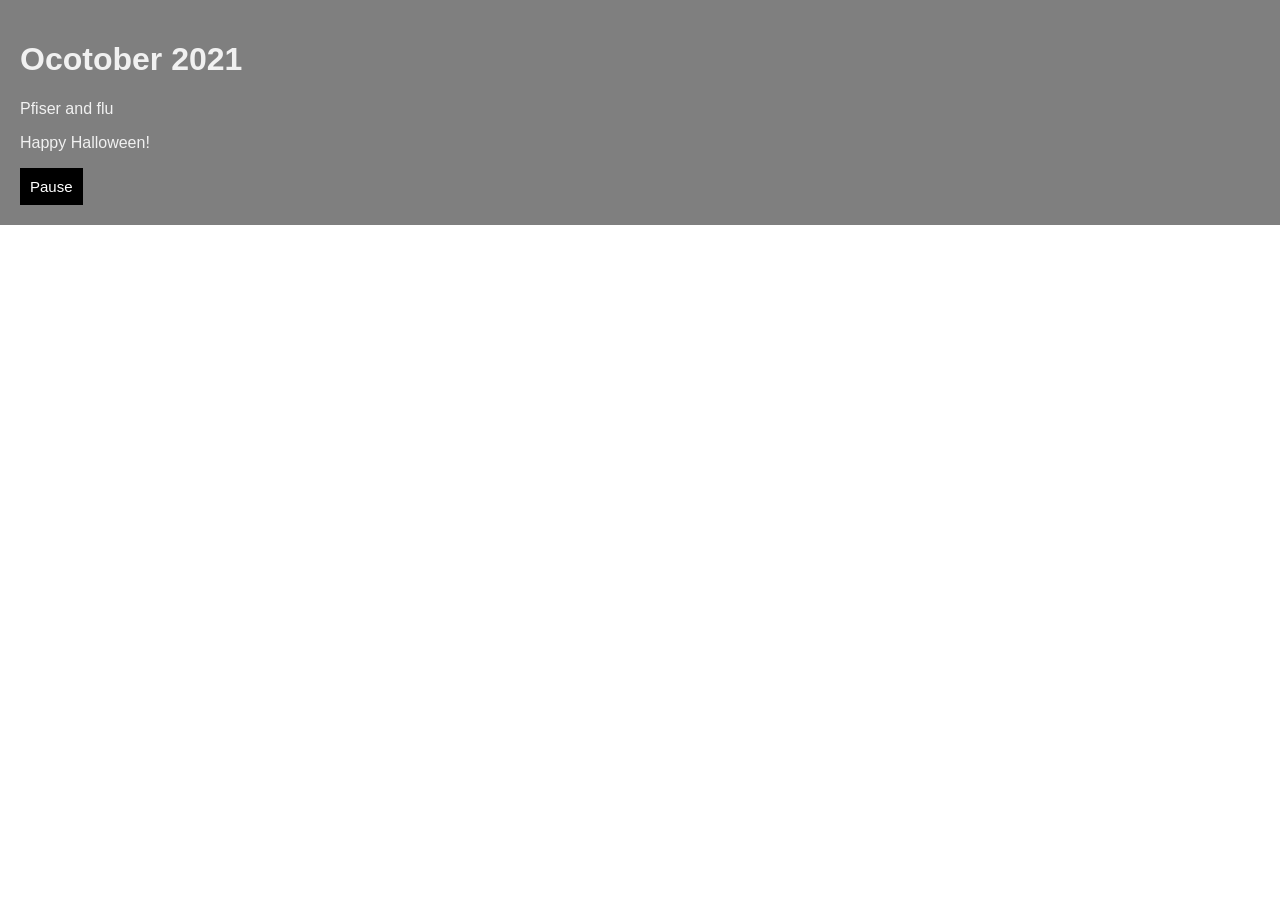
==== portfolio web v1.html @ b90db99b "nav bar+ video video can't load" ====
<!DOCTYPE html>
<html>
<head>
<meta name="viewport1" content="width=device-width, initial-scale=1">
<style>
* {
  box-sizing: border-box;
}

body {
  margin: 0;
  font-family: Arial;
  font-size: 16px;
}

#myVideo {
  position: fixed;
  right: 0;
  bottom: 0;
  min-width: 100%; 
  min-height: 100%;
}

.content {
  position: fixed;
  top: 0;
  background: rgba(0, 0, 0, 0.5);
  color: #f1f1f1;
  width: 100%;
  padding: 20px;
}

#myBtn { .                                                                                             
  width: 100px;
  font-size: 15px;
  padding: 10px;
  border: none;
  background: #000;
  color: #fff;
  cursor: pointer;
}

#myBtn:hover {
  background: #ddd;
  
  color: black;
}
</style>
</head>
<body>

<video autoplay muted loop id="myVideo">
  <source src="vlog1.mp4" type="video/mp4">
  Your browser does not support HTML5 video.
</video>

<div class="content">
  <h1>Ocotober 2021</h1>
  <p>Pfiser and flu</p>
  <p>Happy Halloween!</p>
  <button id="myBtn" onclick="myFunction()">Pause</button>
</div>

<script>
var video = document.getElementById("myVideo");
var btn = document.getElementById("myBtn");

function myFunction() {
  if (video.paused) {
    video.play();
    btn.innerHTML = "Pause";
  } else {
    video.pause();
    btn.innerHTML = "Play";
  }
}
</script>

</body>
</html>
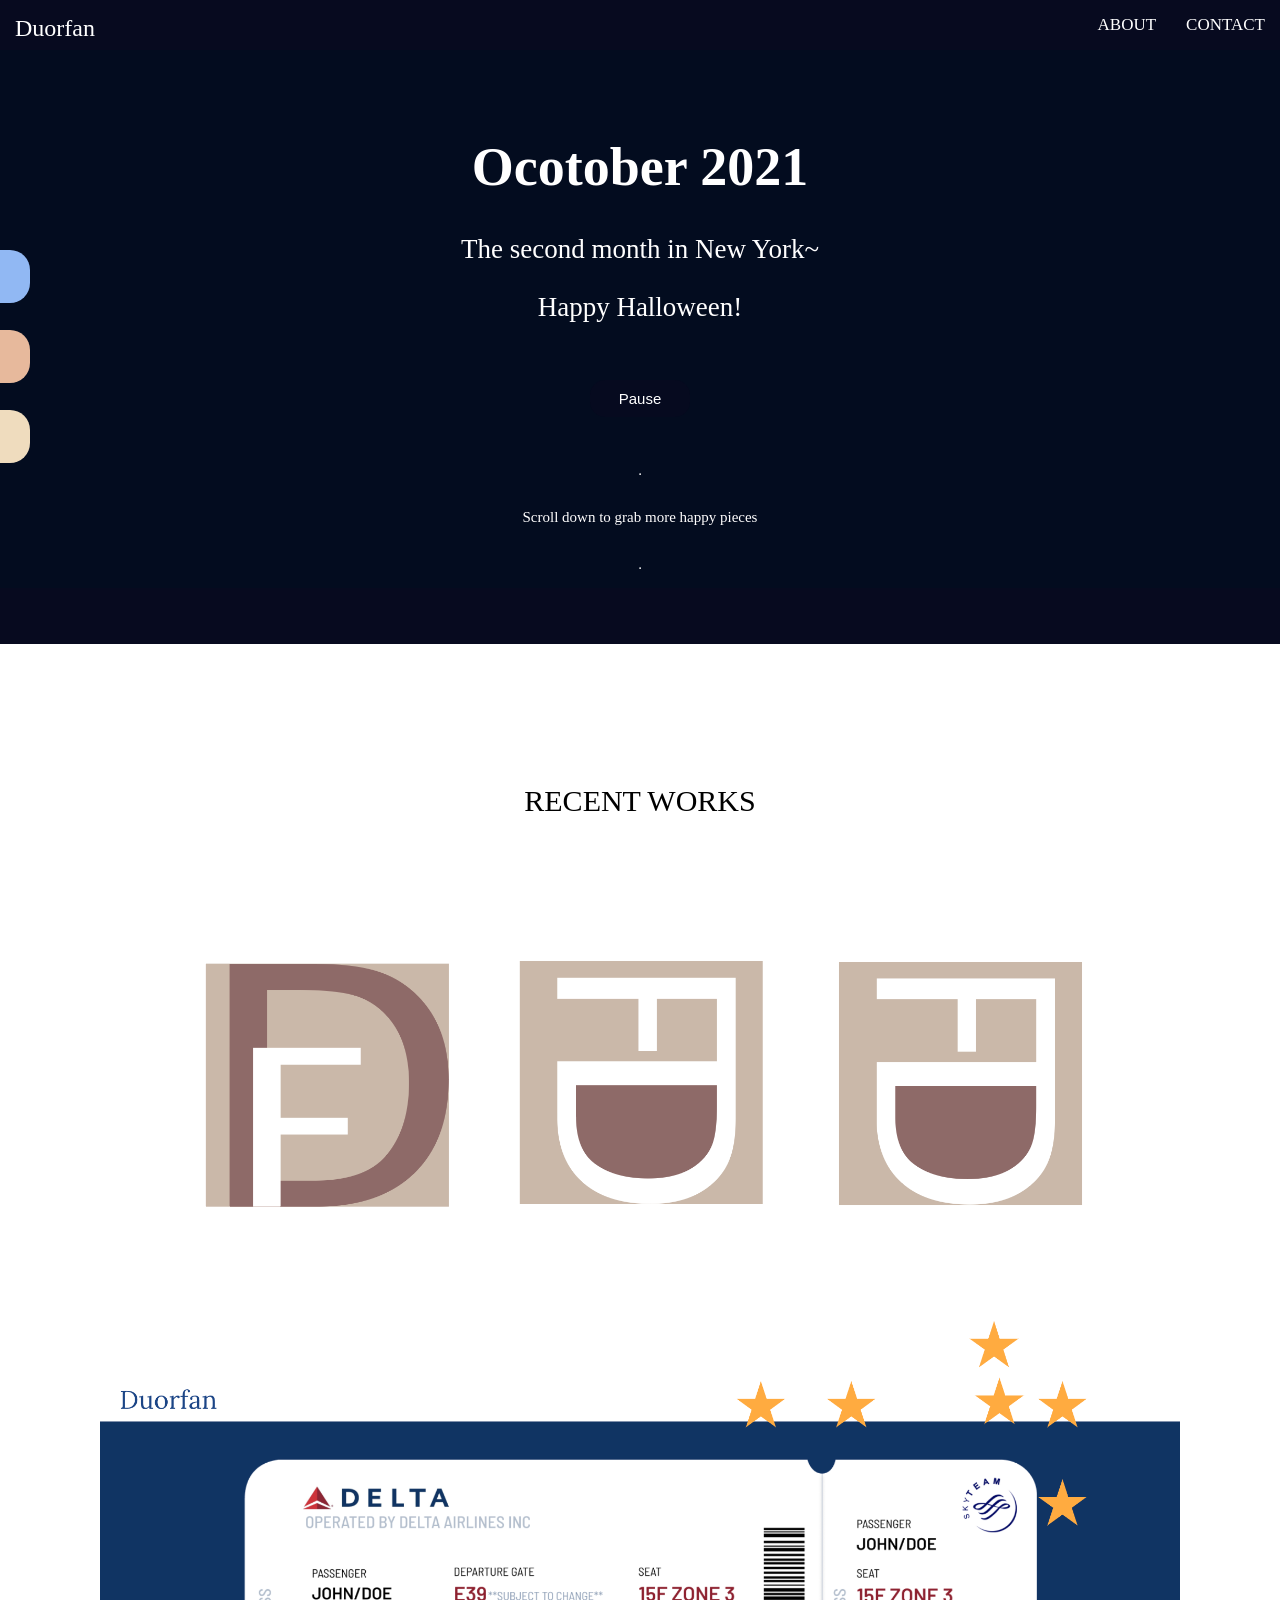
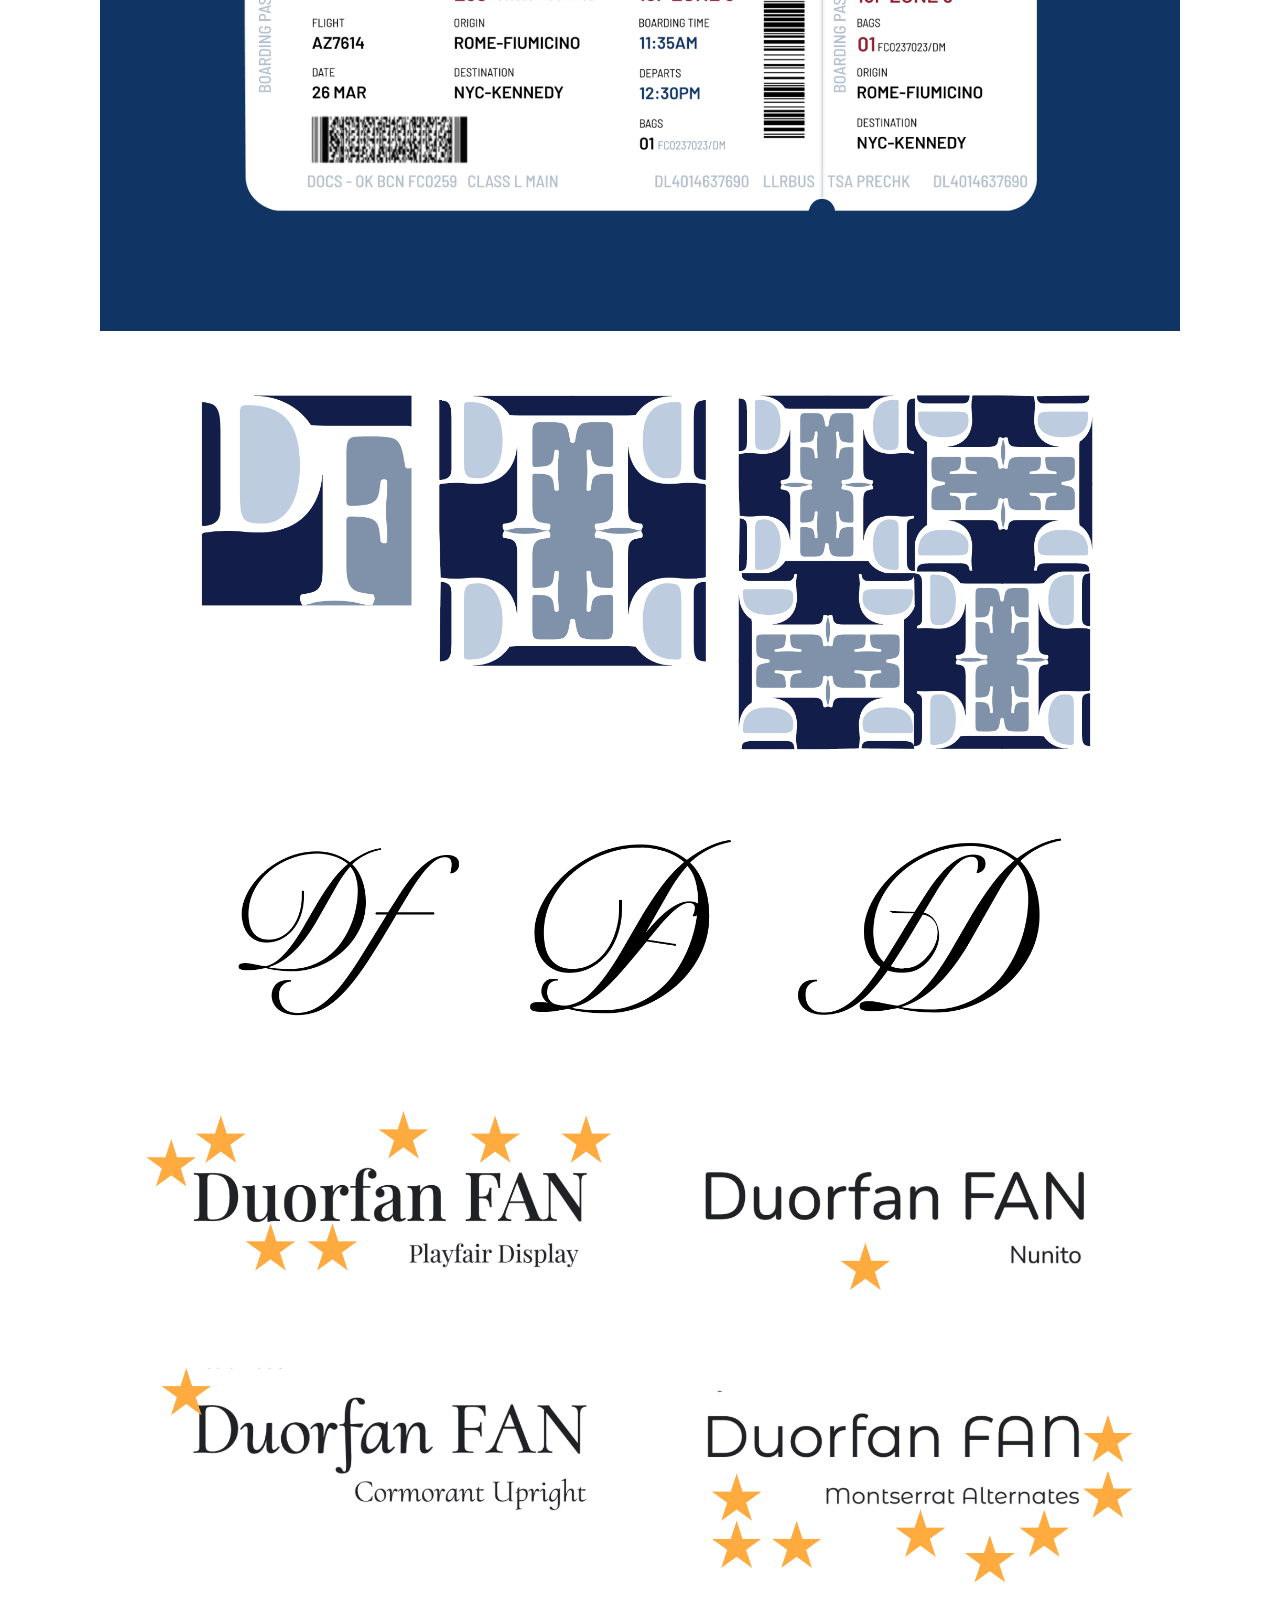
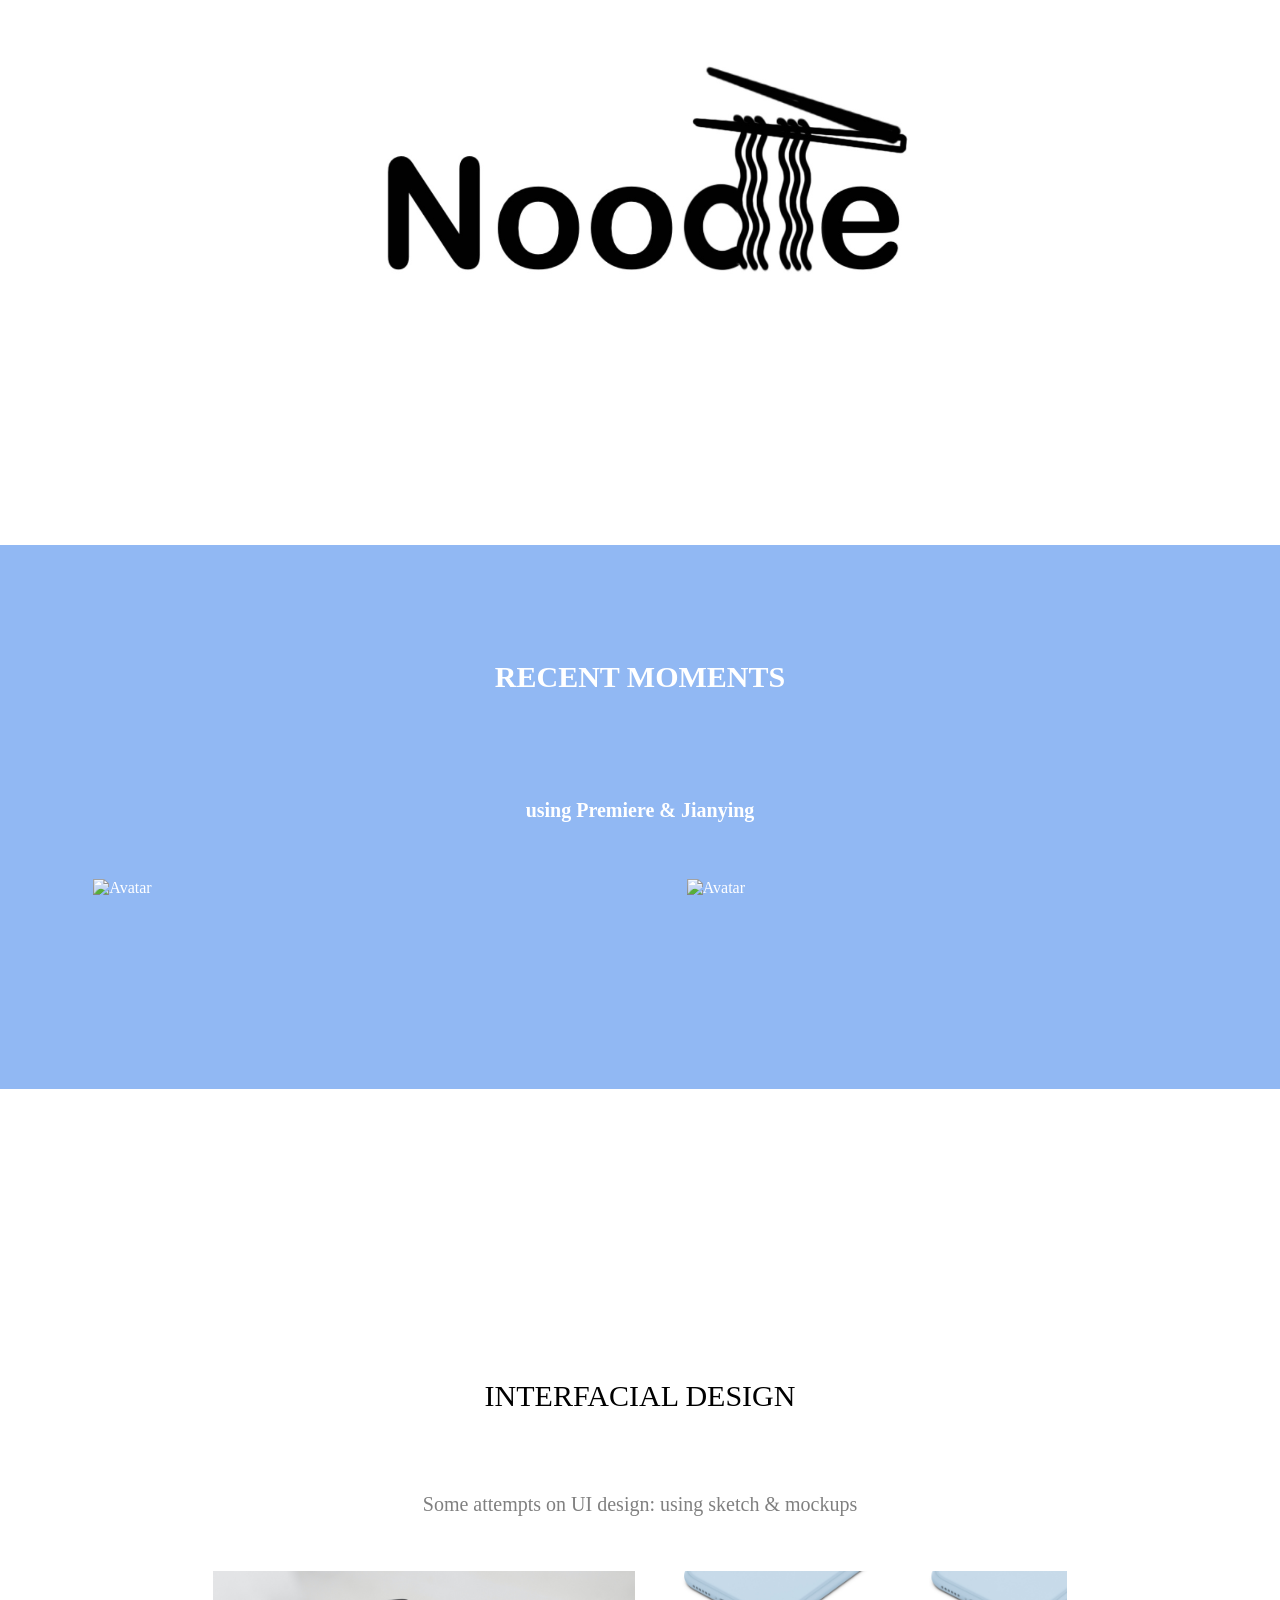
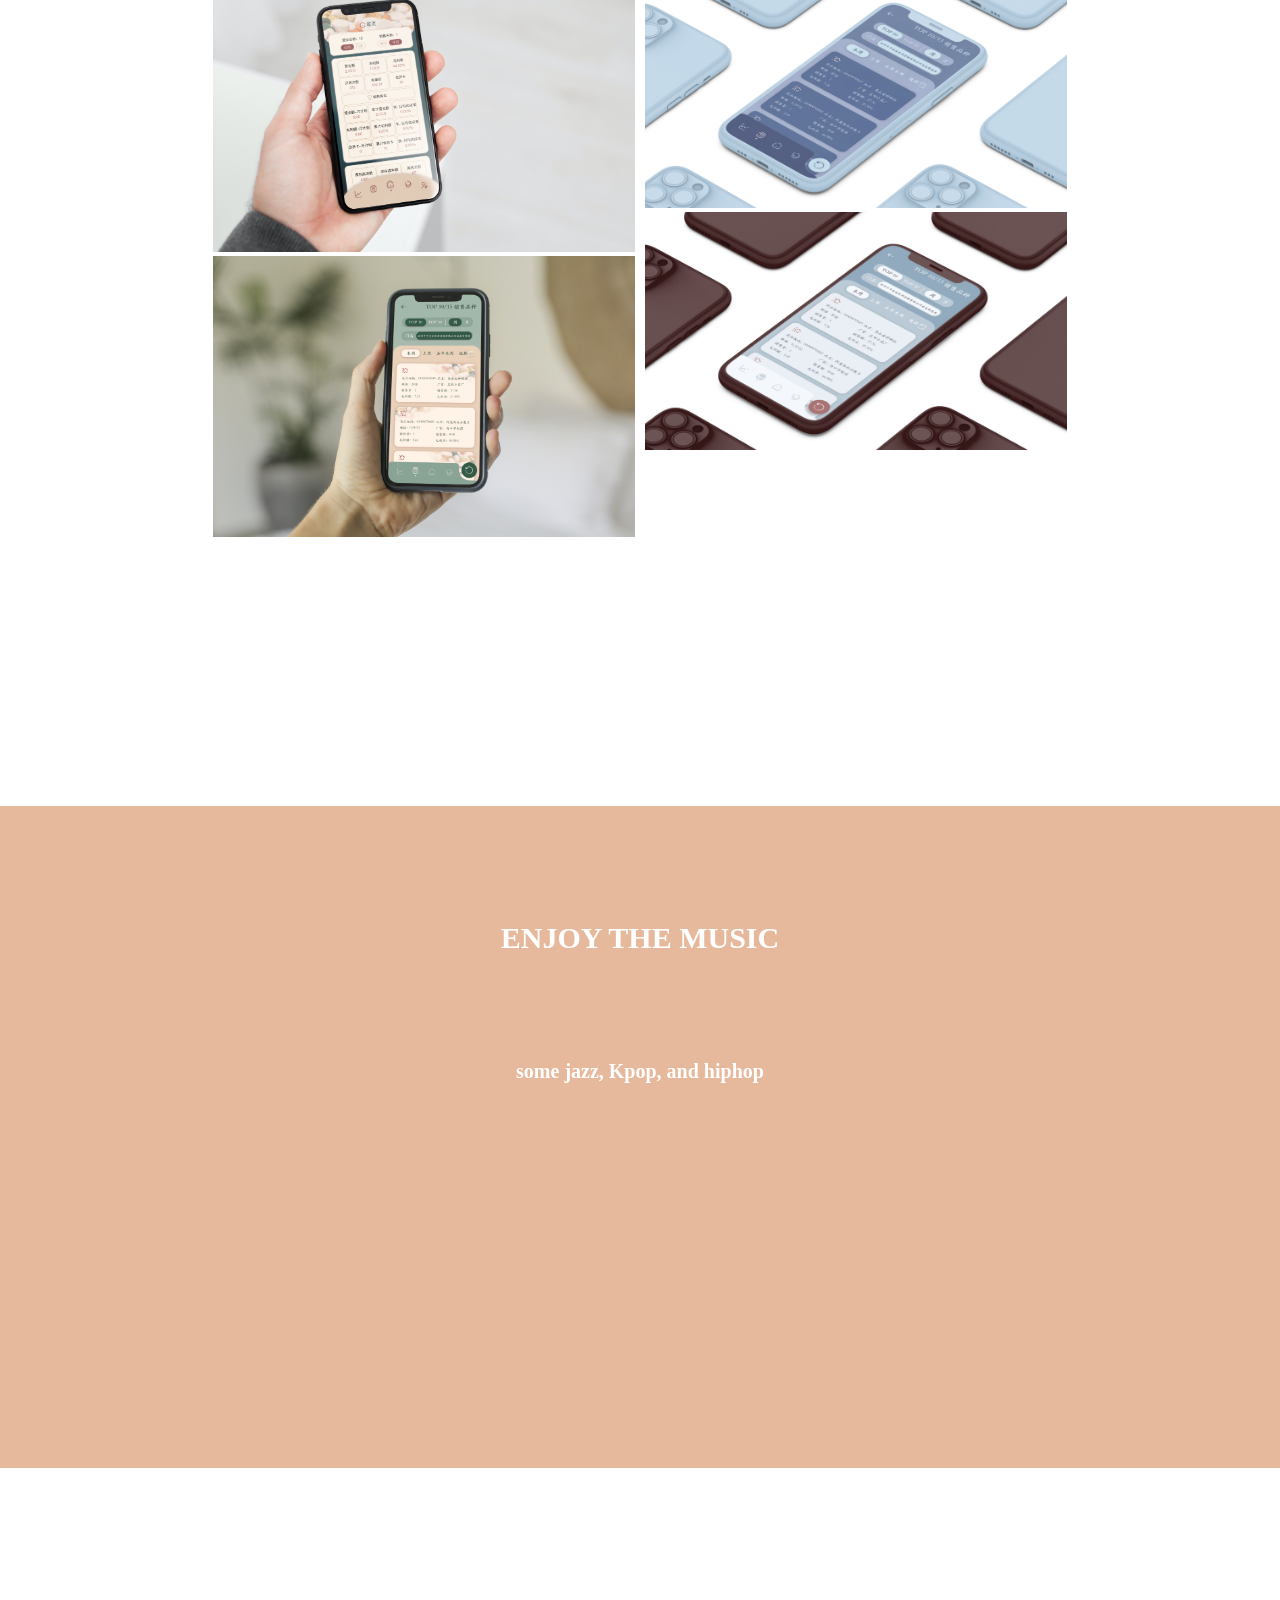
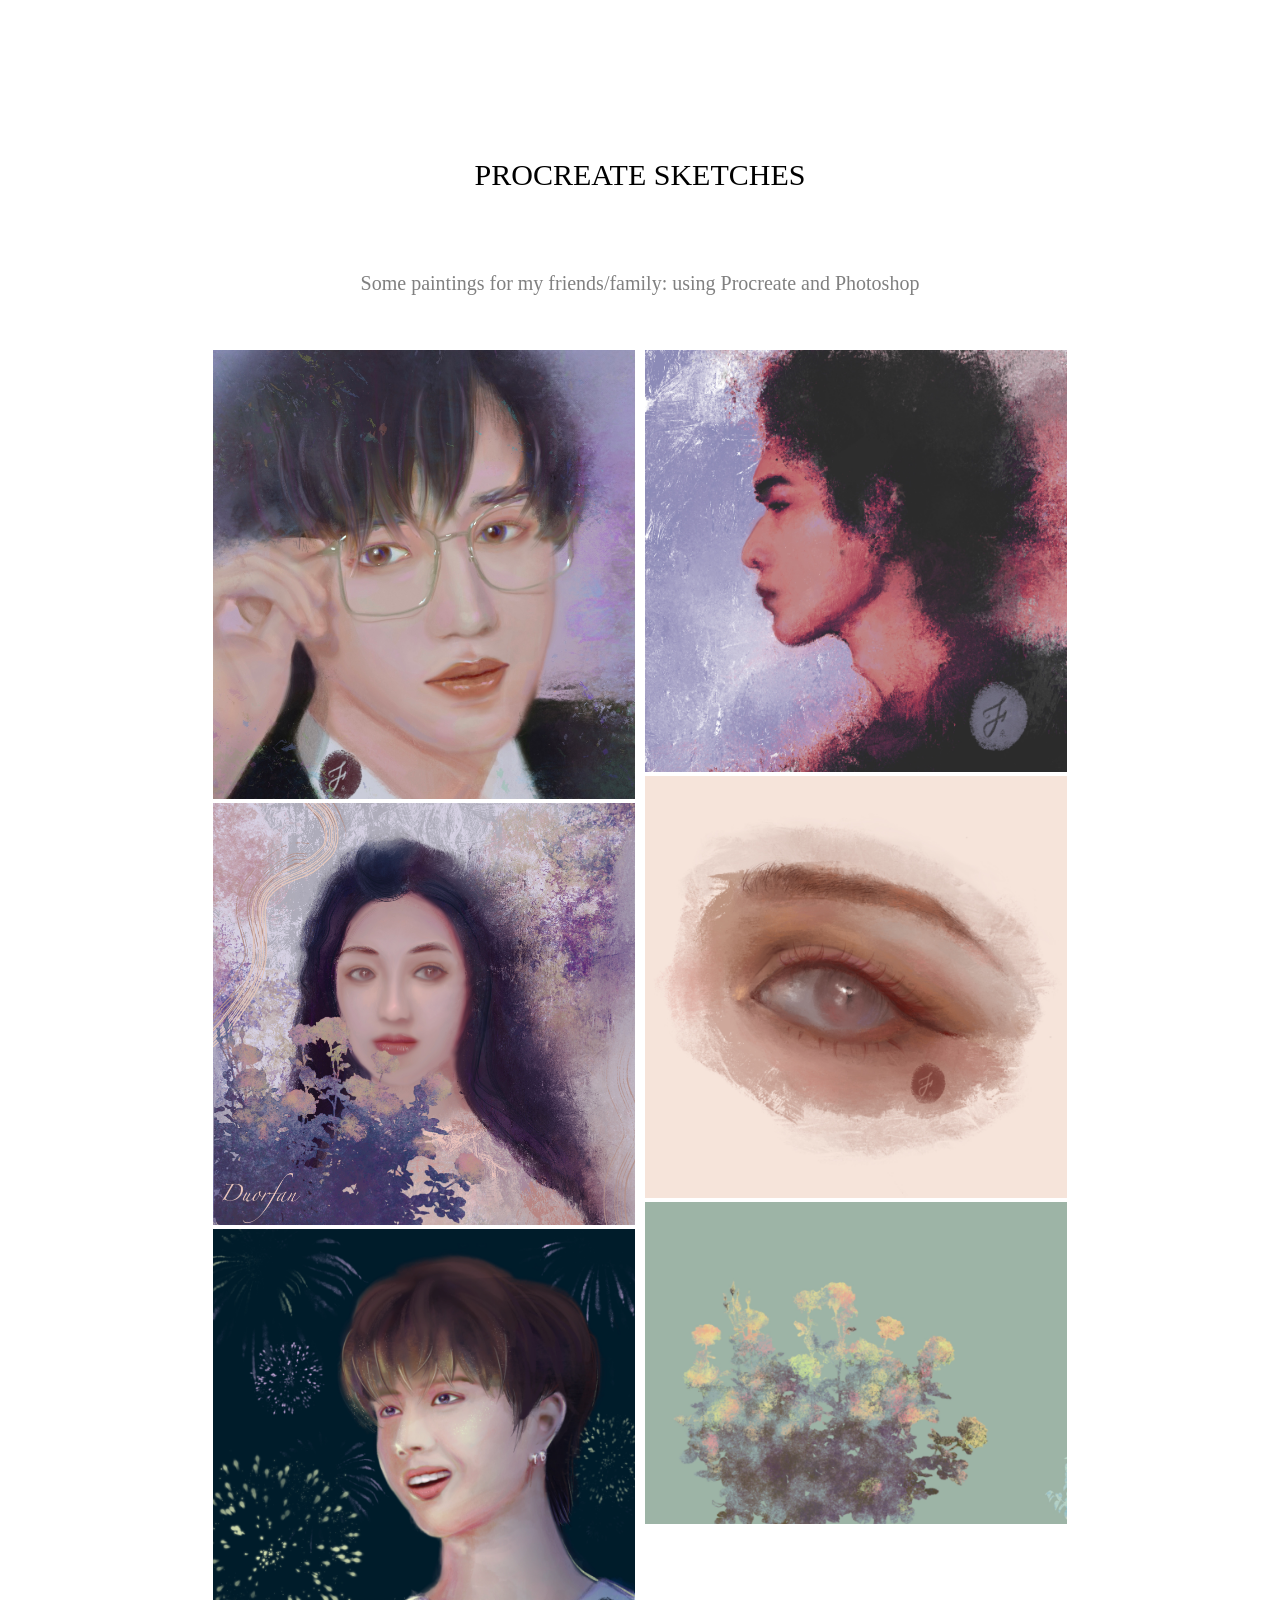
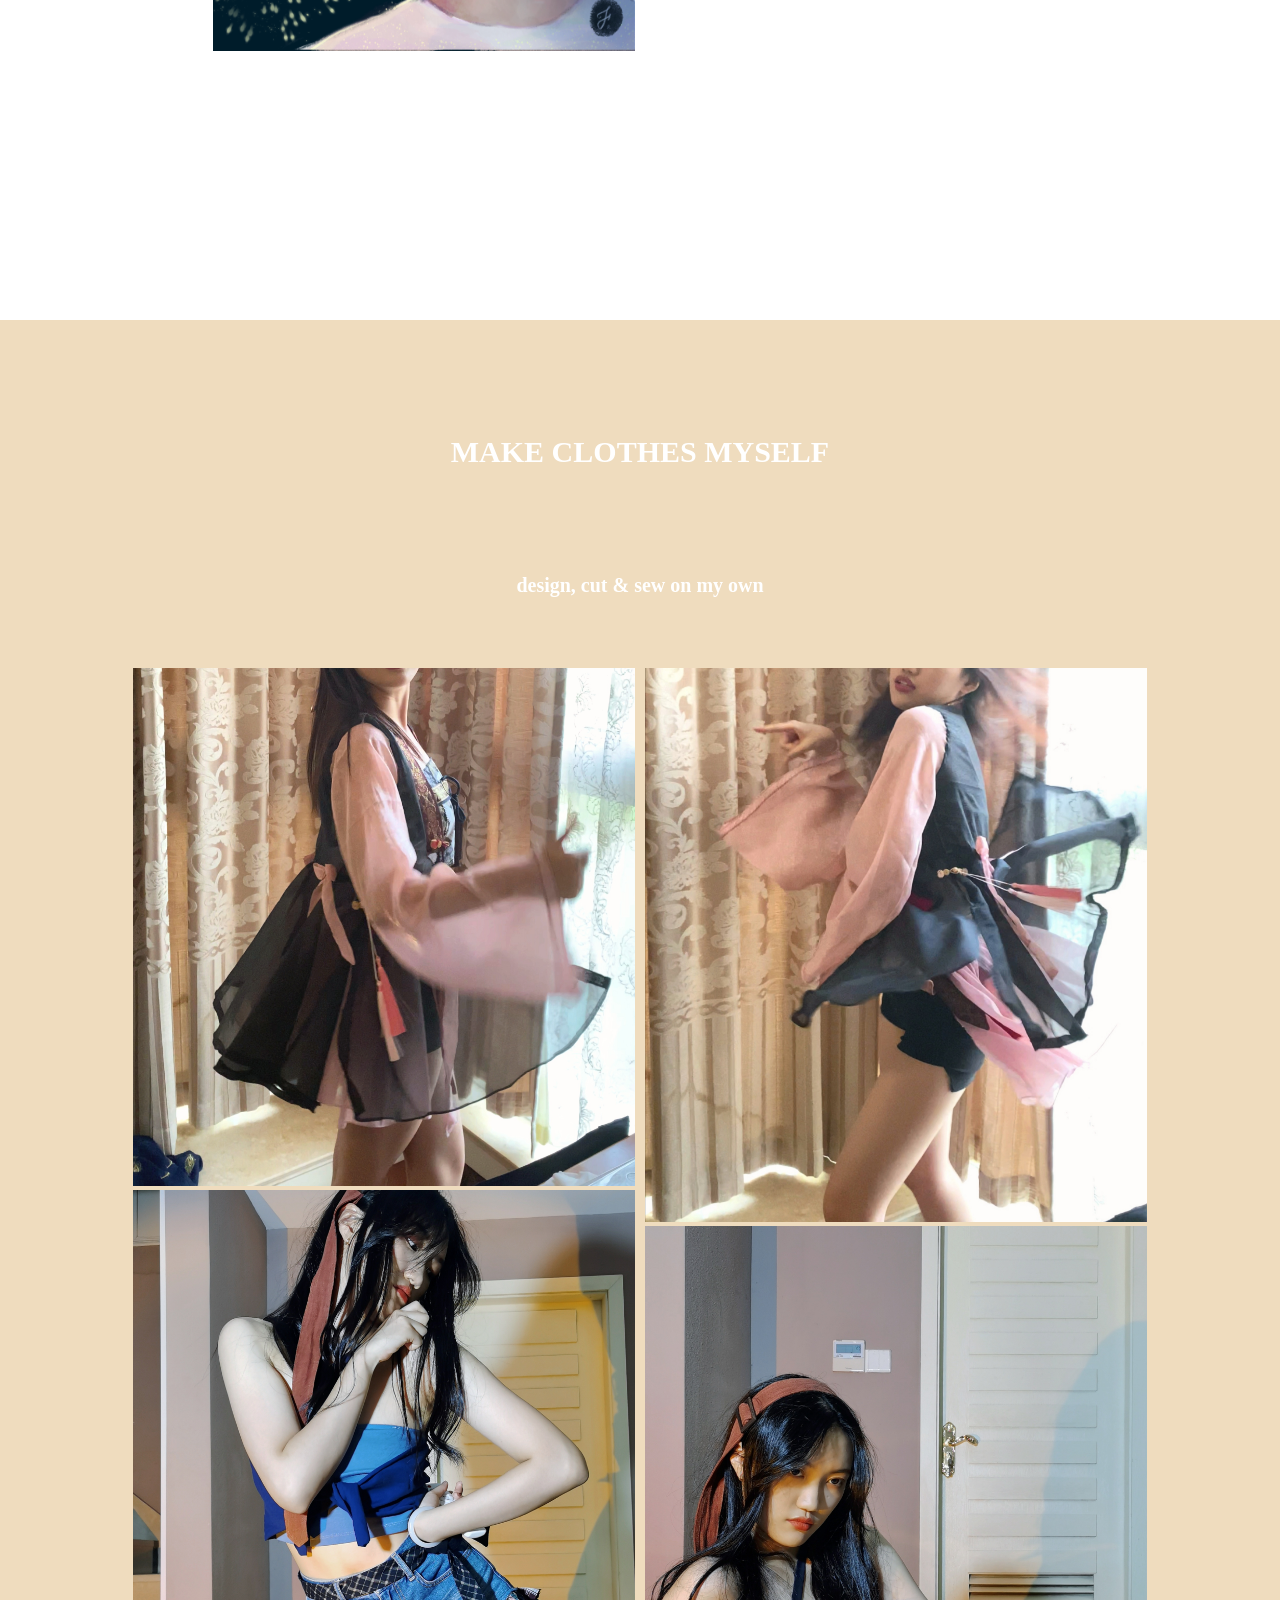
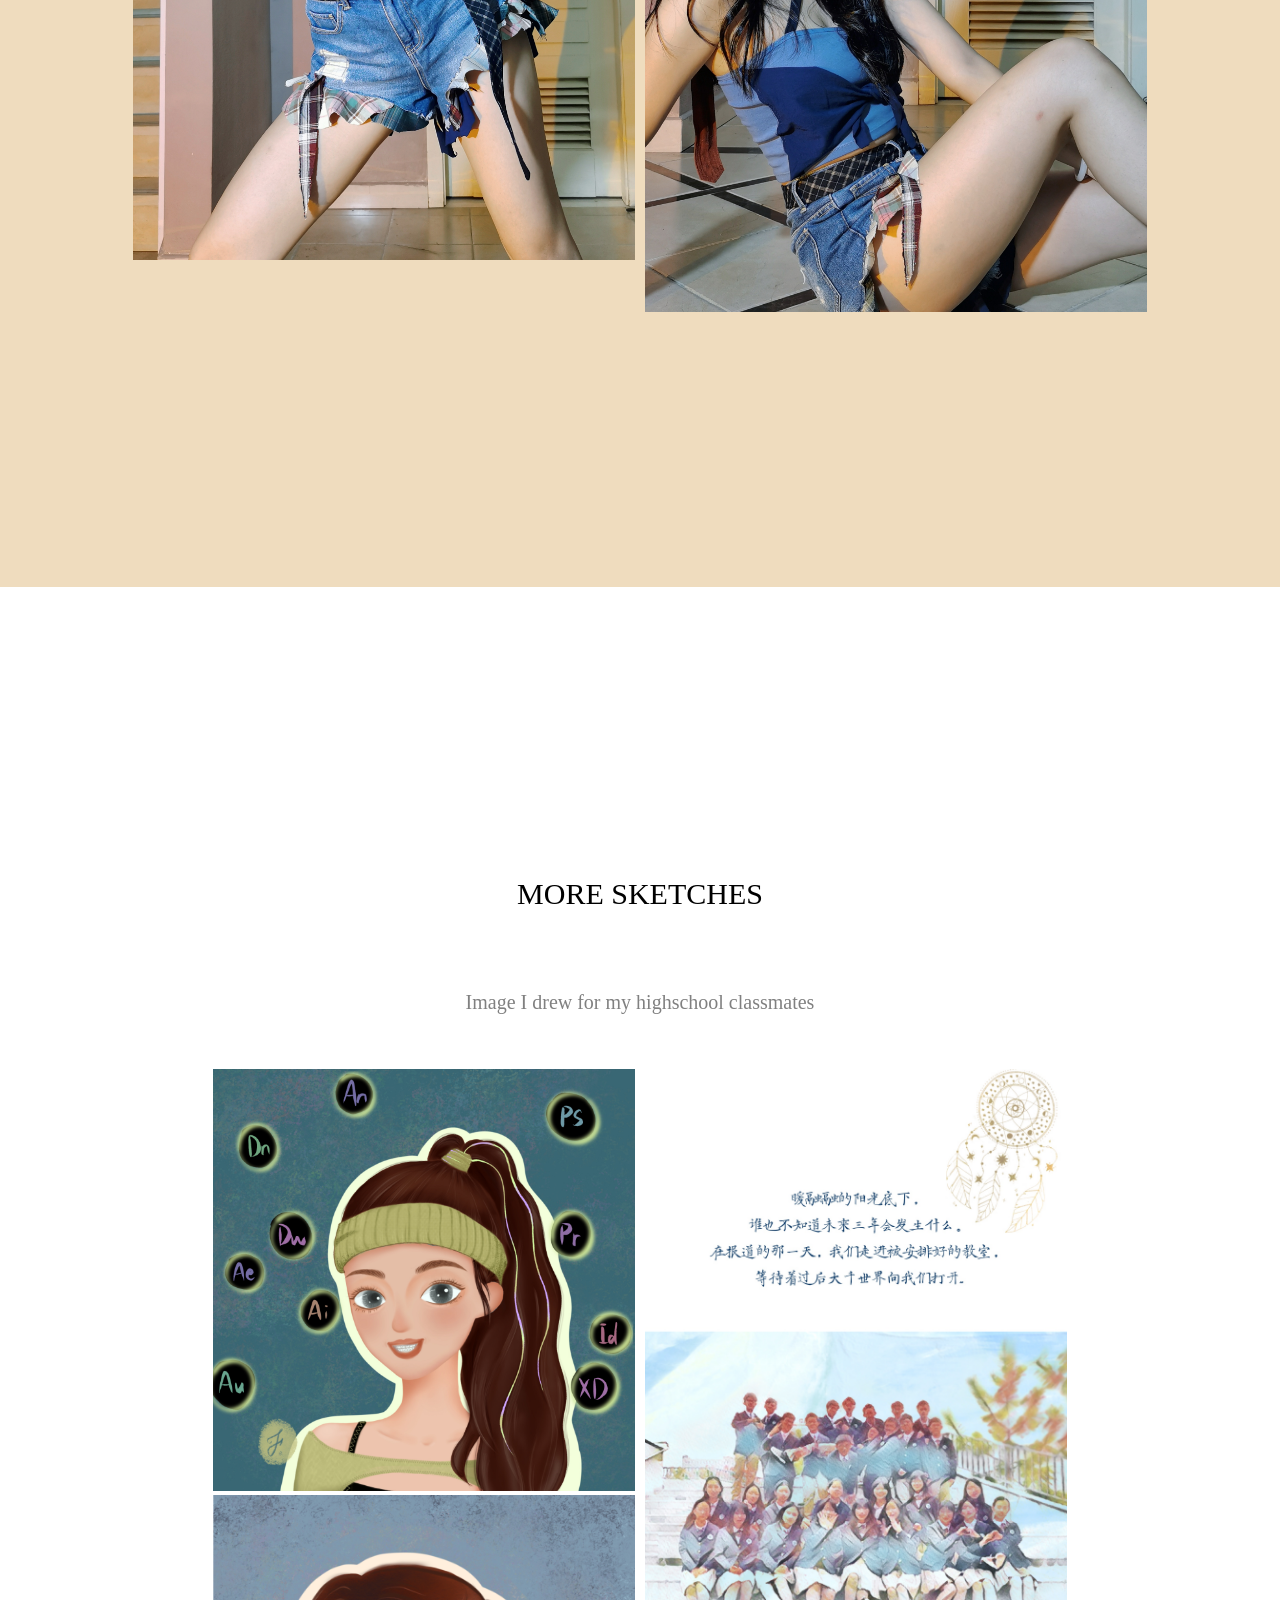
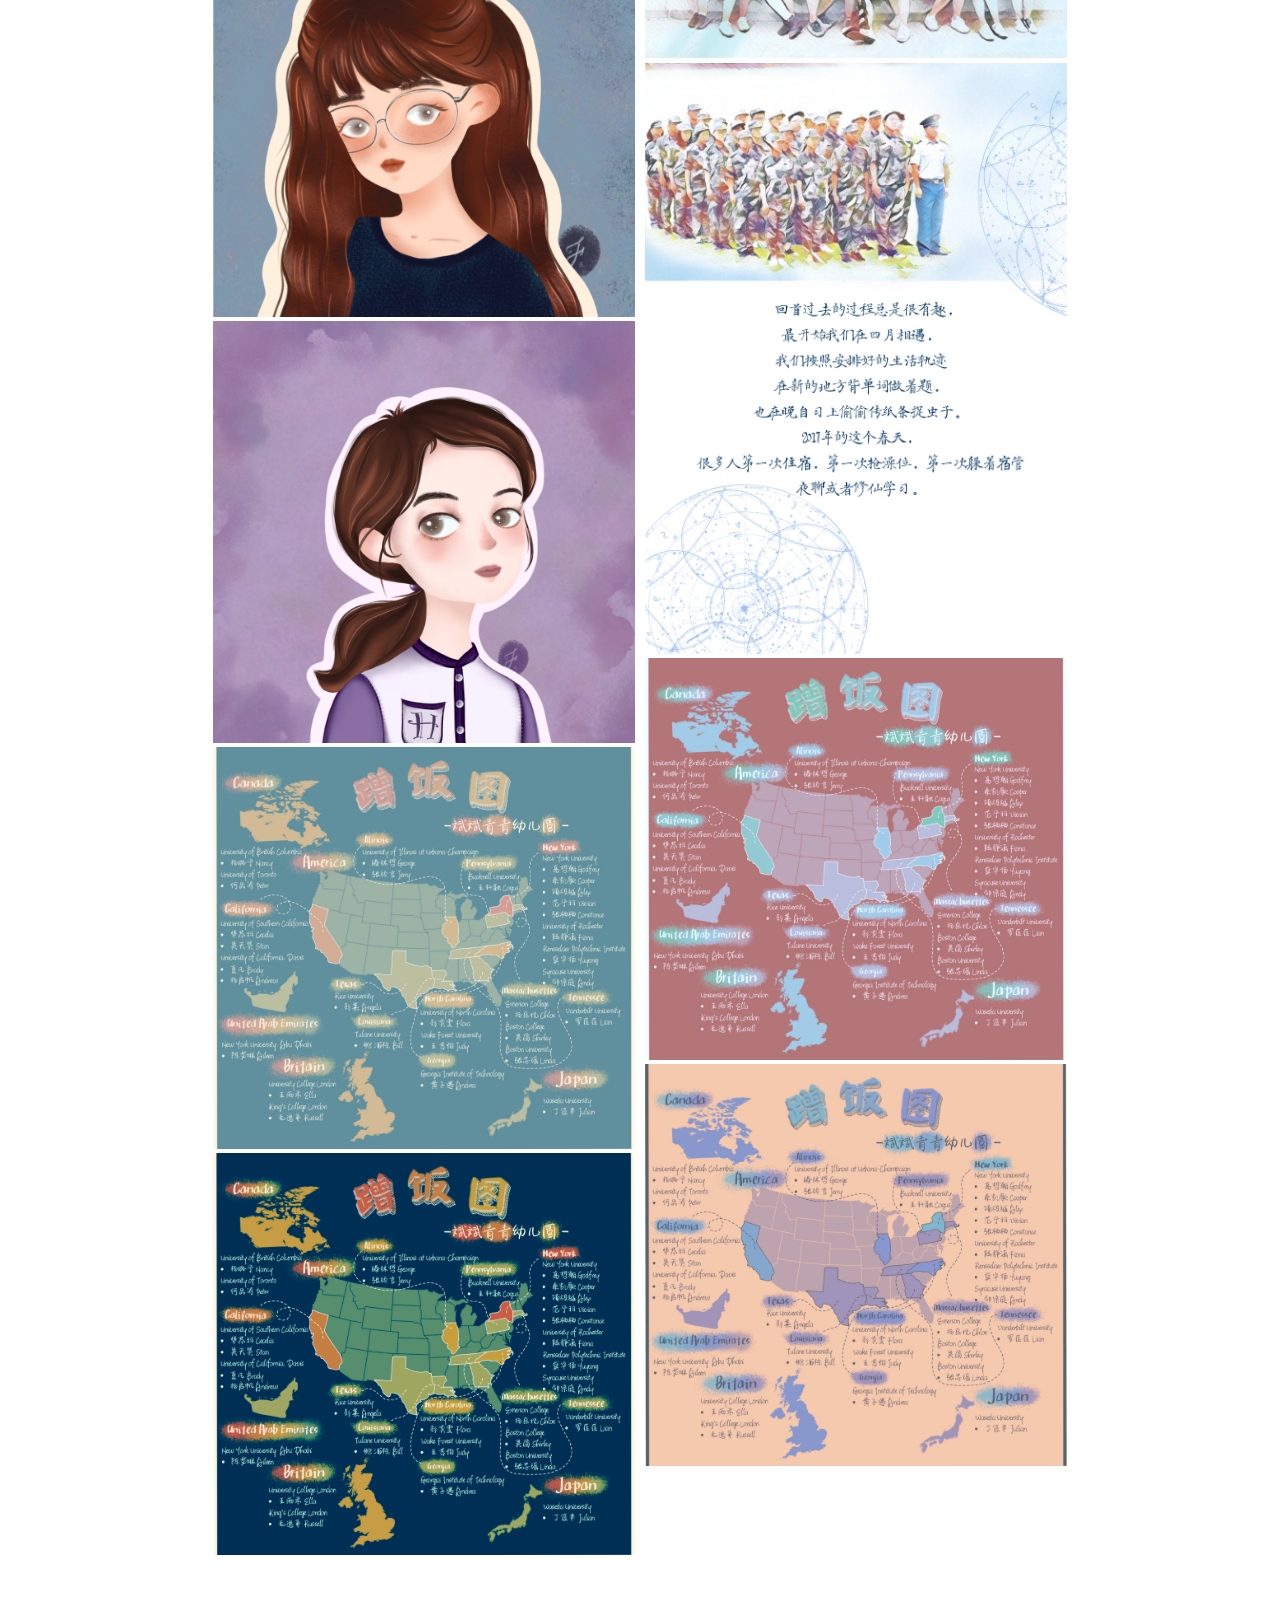
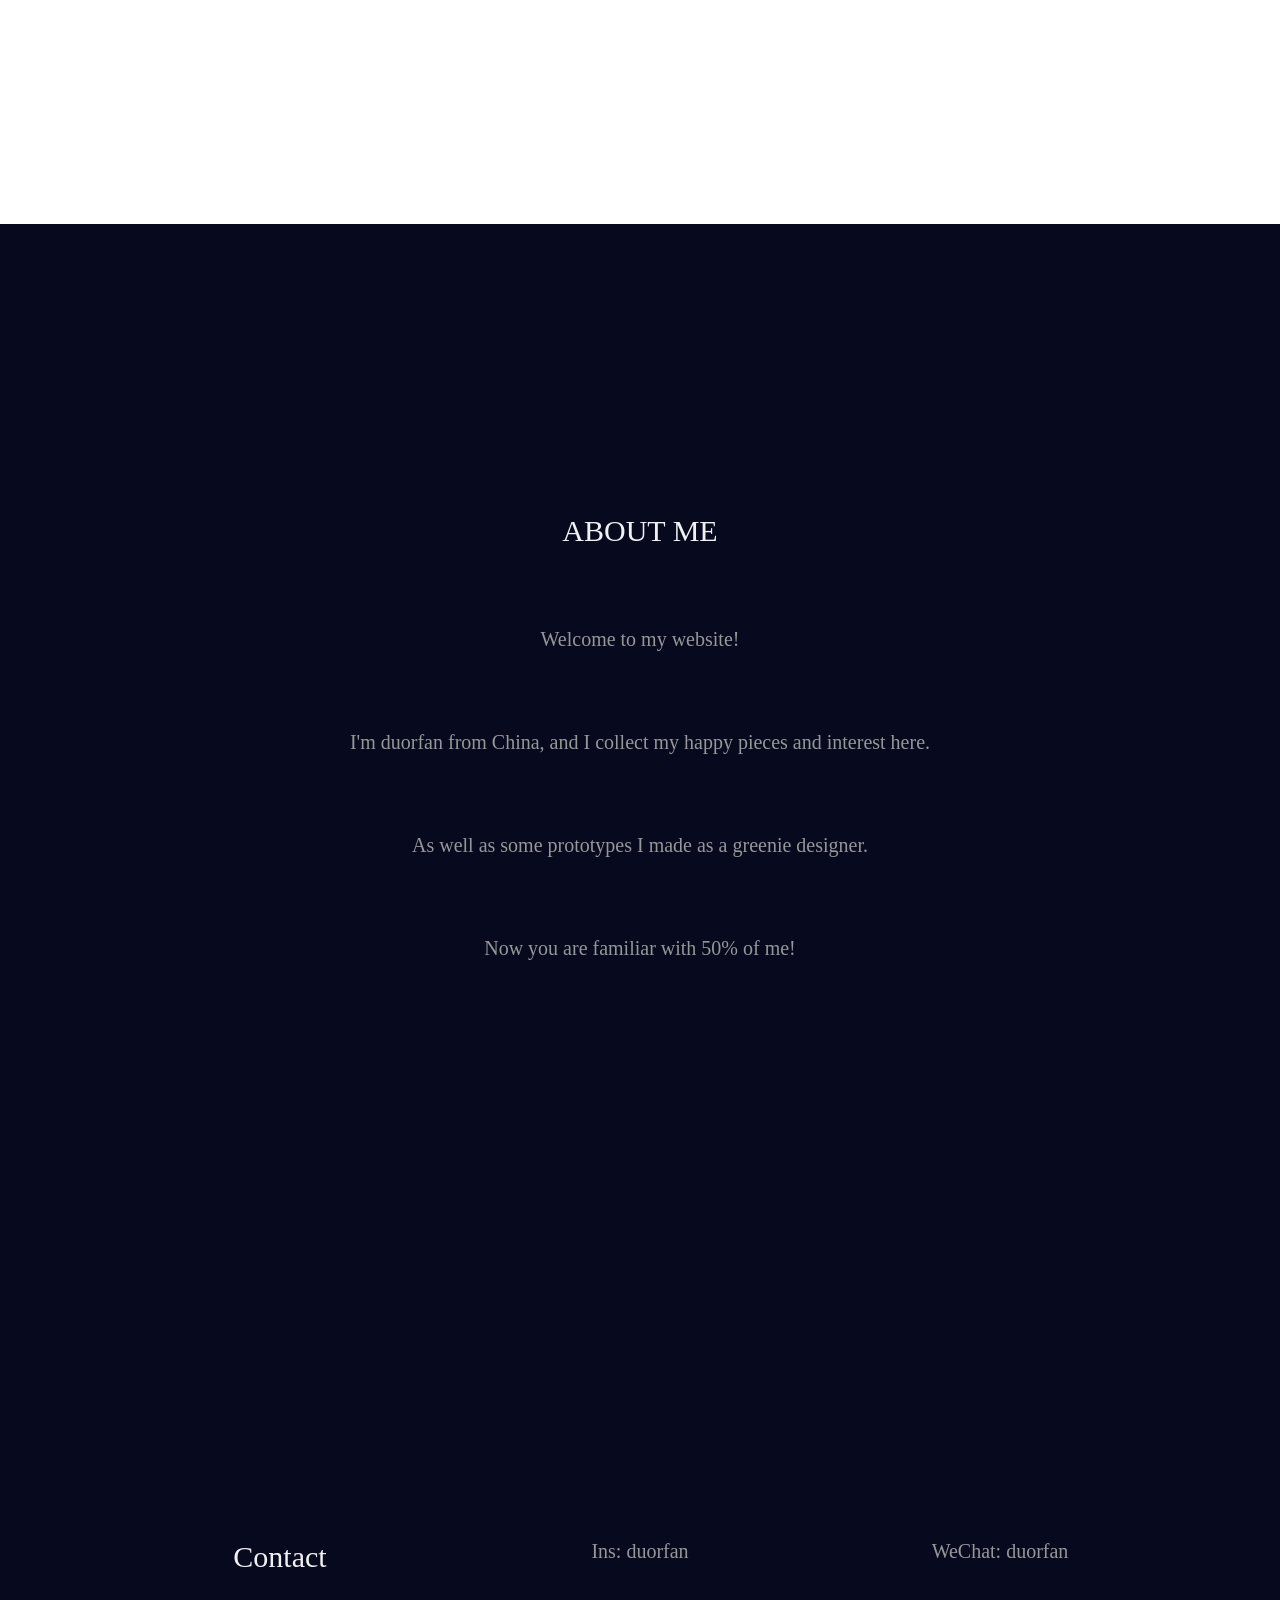
==== commit 9582be2a: "with condensed video" ====
--- a/portfolio web v1.html
+++ b/portfolio web v1.html
@@ -2,66 +2,188 @@
 <html>
 <head>
 <meta name="viewport1" content="width=device-width, initial-scale=1">
-<style>
-* {
-  box-sizing: border-box;
-}
-
-body {
-  margin: 0;
-  font-family: Arial;
-  font-size: 16px;
-}
-
-#myVideo {
-  position: fixed;
-  right: 0;
-  bottom: 0;
-  min-width: 100%; 
-  min-height: 100%;
-}
-
-.content {
-  position: fixed;
-  top: 0;
-  background: rgba(0, 0, 0, 0.5);
-  color: #f1f1f1;
-  width: 100%;
-  padding: 20px;
-}
-
-#myBtn { .                                                                                             
-  width: 100px;
-  font-size: 15px;
-  padding: 10px;
-  border: none;
-  background: #000;
-  color: #fff;
-  cursor: pointer;
-}
-
-#myBtn:hover {
-  background: #ddd;
-  
-  color: black;
-}
-</style>
+<link rel="stylesheet" href="portfolio web.css">
 </head>
+
 <body>
 
+<div id="navbar">
+  <a href="#home" class="homeicon">Duorfan</a>
+
+  <div class="topnav-right">
+    <a href="#about">ABOUT</a>
+    <a href="#contact">CONTACT</a>
+  </div>
+</div>
+
+
 <video autoplay muted loop id="myVideo">
-  <source src="vlog1.mp4" type="video/mp4">
+  <source src="bgVideo.mp4" type="video/mp4">
   Your browser does not support HTML5 video.
 </video>
 
-<div class="content">
-  <h1>Ocotober 2021</h1>
-  <p>Pfiser and flu</p>
-  <p>Happy Halloween!</p>
+<div id="home" class="content">
+  <h1 >Ocotober 2021</h1>
+  <p >The second month in New York~</p>
+  <p >Happy Halloween!</p>
   <button id="myBtn" onclick="myFunction()">Pause</button>
+  
+  <div class="arrow">    
+<p>.</p> 
+  <p>Scroll down to grab more happy pieces</p>
+  <p>.</p>
+  </div>
+
+</div>
+
+<div id="mySidenav" class="sidenav">
+    <a href="#section1" id="Vlog">Vlog</a>
+    <a href="#section2" id="Dancing">Dancing</a>
+    <a href="#section3" id="Sewing">Sewing</a>
+</div> 
+
+<div class="hwk">
+    <a class="subtitle">RECENT WORKS</a>
+        <img src="hwk5.jpg" style="width:100%">
+        <img src="hwk3.jpg" style="width:100%">
+        <img src="hwk1.jpg" style="width:100%">
+        <img src="hwk4.jpg" style="width:100%">
+        <img src="hwk2.jpg" style="width:100%">
+
+
+</div>
+
+<div id="section1" class="vlogPage">
+
+<h2 class="subtitle">RECENT MOMENTS</h2>
+<h2 class="subtitle" style="font-size: 20px";>using Premiere & Jianying</h2>
+
+<div class="vlogs">
+<div class="container">
+    <img src="vlog1.JPG" alt="Avatar" class="image">   
+    <div class="overlay">September</div>
+  </div> 
+
+
+<div class="container2">
+    <img src="vlog2.JPG" alt="Avatar" class="image">
+    <div class="overlay">Ocotober</div>
+  </div> 
+</div>
+
+</div>
+
+
+
+<div class="gallery">
+    <a class="blacktitle">INTERFACIAL DESIGN</a>
+    <a class="greytitle">Some attempts on UI design: using sketch & mockups</a>
+    <div class="column">
+        <img src="ui 1.jpg" style="width:100%">
+        <img src="ui 2.jpg" style="width:100%">
+      </div>
+      <div class="column">
+        <img src="ui 3.jpg" style="width:100%">
+        <img src="ui 4.jpg" style="width:100%">
+      </div>   
+
+</div>
+
+<div id="section2" class="dancePage">
+
+    <h2 class="subtitle">ENJOY THE MUSIC</h2>
+    <h2 class="subtitle" style="font-size: 20px";>some jazz, Kpop, and hiphop</h2>
+    
+  <div class ="videogallery">
+        <video autoplay muted loop id="danceVideo">
+            <source src="dancing 1.MP4" type="video/mp4">   
+        </video>
+
+        <video autoplay muted loop id="danceVideo">
+            <source src="dancing 3.MP4" type="video/mp4">
+          </video>         
+      <video autoplay muted loop id="danceVideo">
+          <source src="dancing 4.MP4" type="video/mp4">
+        </video>        
+   
+  </div>
+</div>
+
+<div class="gallery">
+    <a class="blacktitle">PROCREATE SKETCHES</a>
+    <a class="greytitle">Some paintings for my friends/family: using Procreate and Photoshop</a>
+    <div class="column">
+        <img src="procreate 1.jpg" style="width:100%">
+        <img src="procreate 2.jpg" style="width:100%">
+        <img src="procreate 3.jpg" style="width:100%">
+      </div>
+      <div class="column">
+        <img src="procreate4.jpg" style="width:100%">
+        <img src="procreate5.jpg" style="width:100%">
+        <img src="procreate6.jpg" style="width:100%">
+      </div>   
+
+</div>
+
+<div id= "section3" class="sewPage">
+
+  <h2 class="subtitle">MAKE CLOTHES MYSELF</h2>
+  <h2 class="subtitle" style="font-size: 20px";>design, cut & sew on my own</h2>
+  
+  <div class ="sewgallery">
+    <div class="column">
+    <img src="sew 1.jpg" style="width:100%">
+    <img src="sew 3.jpg" style="width:100%">
+    </div>
+    <div class="column">
+    <img src="sew2.jpg" style="width:100%">
+    <img src="sew 4.jpg" style="width:100%">
+    </div>  
+  </div> 
+</div> 
+
+
+ 
+<div class="gallery">
+    <a class="blacktitle">MORE SKETCHES</a>
+    <a class="greytitle">Image I drew for my highschool classmates</a>
+    <div class="column">
+      <img src="head1.jpg" style="width:100%">
+      <img src="head2.jpg" style="width:100%">
+      <img src="head3.jpg" style="width:100%">
+      <img src="map1.JPG" style="width:100%">
+      <img src="map2.JPG" style="width:100%">
+    </div>
+    <div class="column">
+      <img src="yb1.jpg" style="width:100%">
+      <img src="yb2.jpg" style="width:100%">
+      <img src="map3.JPG" style="width:100%">
+      <img src="map4.JPG" style="width:100%">
+    </div>   
+  
+</div>
+
+
+
+
+<div id="about" class="About">
+  <a class="whitetitle">ABOUT ME</a>
+  <a class="whitegreytitle">Welcome to my website!</a>
+  <a class="whitegreytitle">I'm duorfan from China, and I collect my happy pieces and interest here.</a>
+  <a class="whitegreytitle">As well as some prototypes I made as a greenie designer.</a>
+  <a class="whitegreytitle">Now you are familiar with 50% of me!</a>
+
+</div>
+
+<div id="contact" class="Contact">
+  <a class="whitetitle">Contact</a>
+  <a class="whitegreytitle">Ins: duorfan</a>
+  <a class="whitegreytitle">WeChat: duorfan</a>
 </div>
 
 <script>
+
+
 var video = document.getElementById("myVideo");
 var btn = document.getElementById("myBtn");
 
@@ -74,6 +196,22 @@
     btn.innerHTML = "Play";
   }
 }
+
+
+var prevScrollpos = window.pageYOffset;
+window.onscroll = function() {
+var currentScrollPos = window.pageYOffset;
+  if (prevScrollpos > currentScrollPos) {
+    document.getElementById("navbar").style.top = "0";
+  } else {
+    document.getElementById("navbar").style.top = "-50px";
+  }
+  prevScrollpos = currentScrollPos;
+
+}
+
+
+
 </script>
 
 </body>
--- a/portfolio web.css
+++ b/portfolio web.css
@@ -0,0 +1,392 @@
+* {
+    box-sizing: border-box;
+  }
+  
+  body {
+    margin: 0;
+    background-color: #070a1f;
+    font-family: "Times New Roman", Times, serif;
+  }
+  
+  #navbar {
+    background-color: #070a1f;
+    position: fixed;
+    top: 0;
+    width: 100%;
+    display: block;
+    transition: top 0.3s;
+  }
+  
+  #navbar a {
+    float: left;
+    display: block;
+    color: #ffffff;
+    text-align: center;
+    padding: 15px;
+    text-decoration: none;
+    
+  }
+  
+  #navbar a:hover {
+    background-color: #91b8f3;;
+    color: black;
+    text-decoration: underline;
+  }
+  
+  .topnav-right {
+    float: right;
+    font-size: 17px;
+  }
+  
+  .homeicon{
+      font-family: Stencil Std, fantasy;
+      font-size: 24px;
+  }
+  
+  #mySidenav a {
+    position: fixed;
+    left: -90px;
+    transition: 0.3s;
+    padding: 15px;
+    width: 120px;
+    text-decoration: none;
+    font-size: 20px;
+    color: rgb(255, 255, 255);
+    border-radius: 0 20px 20px 0;
+  }
+  
+  #mySidenav a:hover {
+    left: 0px;
+  }
+  
+  #Vlog {
+    top: 250px;
+    background-color: #91b8f3;
+  }
+  
+  #Dancing {
+    top: 330px;
+    background-color: #e7b99c;
+  }
+  
+  #Sewing {
+    top: 410px;
+    background-color: #EFDCBE;
+  }
+  
+  #myVideo {
+    position: relative;
+    left:0;
+    top:50px;
+    width: 100%;
+    height:auto;
+  }
+
+ 
+  
+  .content {
+    position: absolute;
+    top: 50px;
+    background: rgba(1, 15, 32, 0.5);
+    color: #ffffff;
+    width: 100%;
+    padding-top: 50px;
+    text-align: center;
+    font-size: 27px;
+  }
+  
+  
+  #myBtn {                                                                                            
+    width: 100px;
+    margin-top: 30px;
+    font-size: 15px;
+    padding: 10px;
+    border: none;
+    background: #070a1fb6;
+    color: #fff;
+    cursor: pointer;
+    border-radius: 15px;
+  }
+  
+  #myBtn:hover {
+    background: #91b8f3;
+    color: black;
+  }
+  .arrow{
+      padding-top: 30px;
+    display: flex;
+    flex-direction: column;
+    font-size: 15px;
+  }
+  
+  div.relative {
+    position: relative;
+    background-color: rgb(255, 255, 255);
+    left: 30px;
+    border: 3px solid #ffffff;
+  }
+
+  .hwk{
+    background-color: white;
+    padding:30%;
+    display: flex;
+    flex-wrap: wrap;
+    justify-content:center;
+    padding:100px;
+  }
+  
+  .vlogPage{
+    background: #91b8f3;
+    color: white;
+    padding-top:50px;
+    padding-bottom: 15%;
+
+  }
+  .blacktitle{
+    background-color: white;
+    width:100%;
+    height: auto;
+    padding: 40px;
+    font-size: 30px;
+    text-align: center;
+  }
+
+  .whitetitle{
+    background-color: #070a1f;
+    color:#f1f1f1;
+    width:100%;
+    height: auto;
+    padding: 40px;
+    font-size: 30px;
+    text-align: center;
+  }
+
+  .whitegreytitle{
+    background-color: #070a1f;
+    color:#979797;
+    width:100%;
+    height: auto;
+    padding: 40px;
+    font-size: 20px;
+    text-align: center;
+  }
+
+  .greytitle{
+    background-color: white;
+    color:grey;
+    width:100%;
+    height: auto;
+    padding: 40px;
+    font-size: 20px;
+    text-align: center;
+  }
+
+  .subtitle{
+      padding:40px;
+      font-size: 30px;
+      text-align: center;
+  }
+
+  .vlogs{
+    display: flex;
+    justify-content: space-evenly;
+}
+  .container {
+    position: relative;
+    width: 40%;
+    max-width: 500px;
+ 
+  }
+  
+  .image {
+    display: block;
+    width: 100%;
+    height: auto;
+  }
+  
+  .overlay {
+    position: absolute; 
+    bottom: 0; 
+    background: rgb(16, 5, 73);
+    background: rgba(7, 4, 104, 0.5); 
+    color: #f1f1f1; 
+    width: 100%;
+    transition: .5s ease;
+    opacity:0;
+    color: white;
+    font-size: 20px;
+    padding: 20px;
+    text-align: center;
+  }
+  .container:hover .overlay {
+    opacity: 1;
+  }
+  .container2 {
+    position: relative;
+    width: 40%;
+    max-width: 500px;
+  }
+  .container2:hover .overlay {
+    opacity: 1;
+  }
+  
+.dancePage{
+    background: #e7b99c;
+    color: white;
+    padding-top:50px;
+    padding-bottom: 15%; 
+    
+}
+.videogallery{
+  display: flex;
+  justify-content:space-evenly;
+  padding:10px 10px; 
+}
+#danceVideo {
+    display: flex;
+    align-items:stretch;
+    position: relative;
+    width: 20%;
+    height:auto;
+    padding-left:10px;
+    padding-right:10px;
+
+  }
+.sewPage{
+    background: #EFDCBE;
+    color: white;
+    padding-top:50px;
+    padding-bottom: 20%;  
+}
+
+.sewgallery{
+    padding-left:30%;
+    padding-right:30%;
+    display: flex;
+    flex-wrap: wrap;
+    justify-content:center;
+    padding:0;
+}
+
+.gallery{
+  background-color: white;
+  padding-left:100px;
+  padding-right:100px;
+  display: flex;
+  flex-wrap: wrap;
+  justify-content:center;
+  padding:250px 100px;
+}
+  
+.column{
+    padding:100px;
+    flex: 20%;
+    max-width: 40%;
+    padding: 15px 5px;
+}
+
+.moresketches{
+  background-color: white;
+  padding-left:10px;
+  padding-right:10px;
+  display: flex;
+  flex-direction: column;
+  
+}
+
+.headgallery{
+  display: flex;
+  flex-direction: row;
+  padding:10px;
+  flex: 20%;
+  max-width: 30%;
+  padding: 15px 5px;
+}
+
+.About{
+  width:100%;
+  height:auto;
+  background-color: #070a1f;
+  border-color: gray;
+  padding-left:100px;
+  padding-right:100px;
+  display: flex;
+  flex-wrap: wrap;
+  justify-content:center;
+  padding:250px 100px;
+}
+
+.Contact{
+  background-color: #070a1f;
+  border-color: gray;
+  padding-left:100px;
+  padding-right:100px;
+  display: flex;
+  justify-content:center;
+  padding:250px 100px;
+}
+
+@media screen and (max-width: 950px) {
+  .content {
+    font-size: 23px;
+    }
+  .arrow{
+    color: rgba(0, 0, 0, 0);
+    width:0;
+   height:0;
+}
+.blacktitle{ 
+  padding: 30px;
+  font-size: 20px;
+
+}
+
+.whitetitle{
+  padding: 30px;
+  font-size: 20px;
+}
+
+.whitegreytitle{
+  padding: 25px;
+  font-size: 15px;
+}
+
+.greytitle{
+  padding: 25px;
+  font-size: 15px;
+}
+
+.subtitle{
+    padding:30px;
+    font-size: 20px;
+}
+
+.column {
+  -ms-flex: 100%;
+  flex: 100%;
+  max-width: 100%;
+}
+
+.videogallery{
+  
+  flex-direction: row;
+  justify-content: center;
+  padding:10px 10px; 
+}
+
+
+  @media screen and (max-width: 600px) {
+    .content {
+    font-size: 15px;
+    }
+    .arrow{
+      color: rgba(0, 0, 0, 0);
+      width:0;
+     height:0;
+  }
+     .column {
+        -ms-flex: 100%;
+        flex: 90%;
+        max-width: 90%;
+      }
+    }
